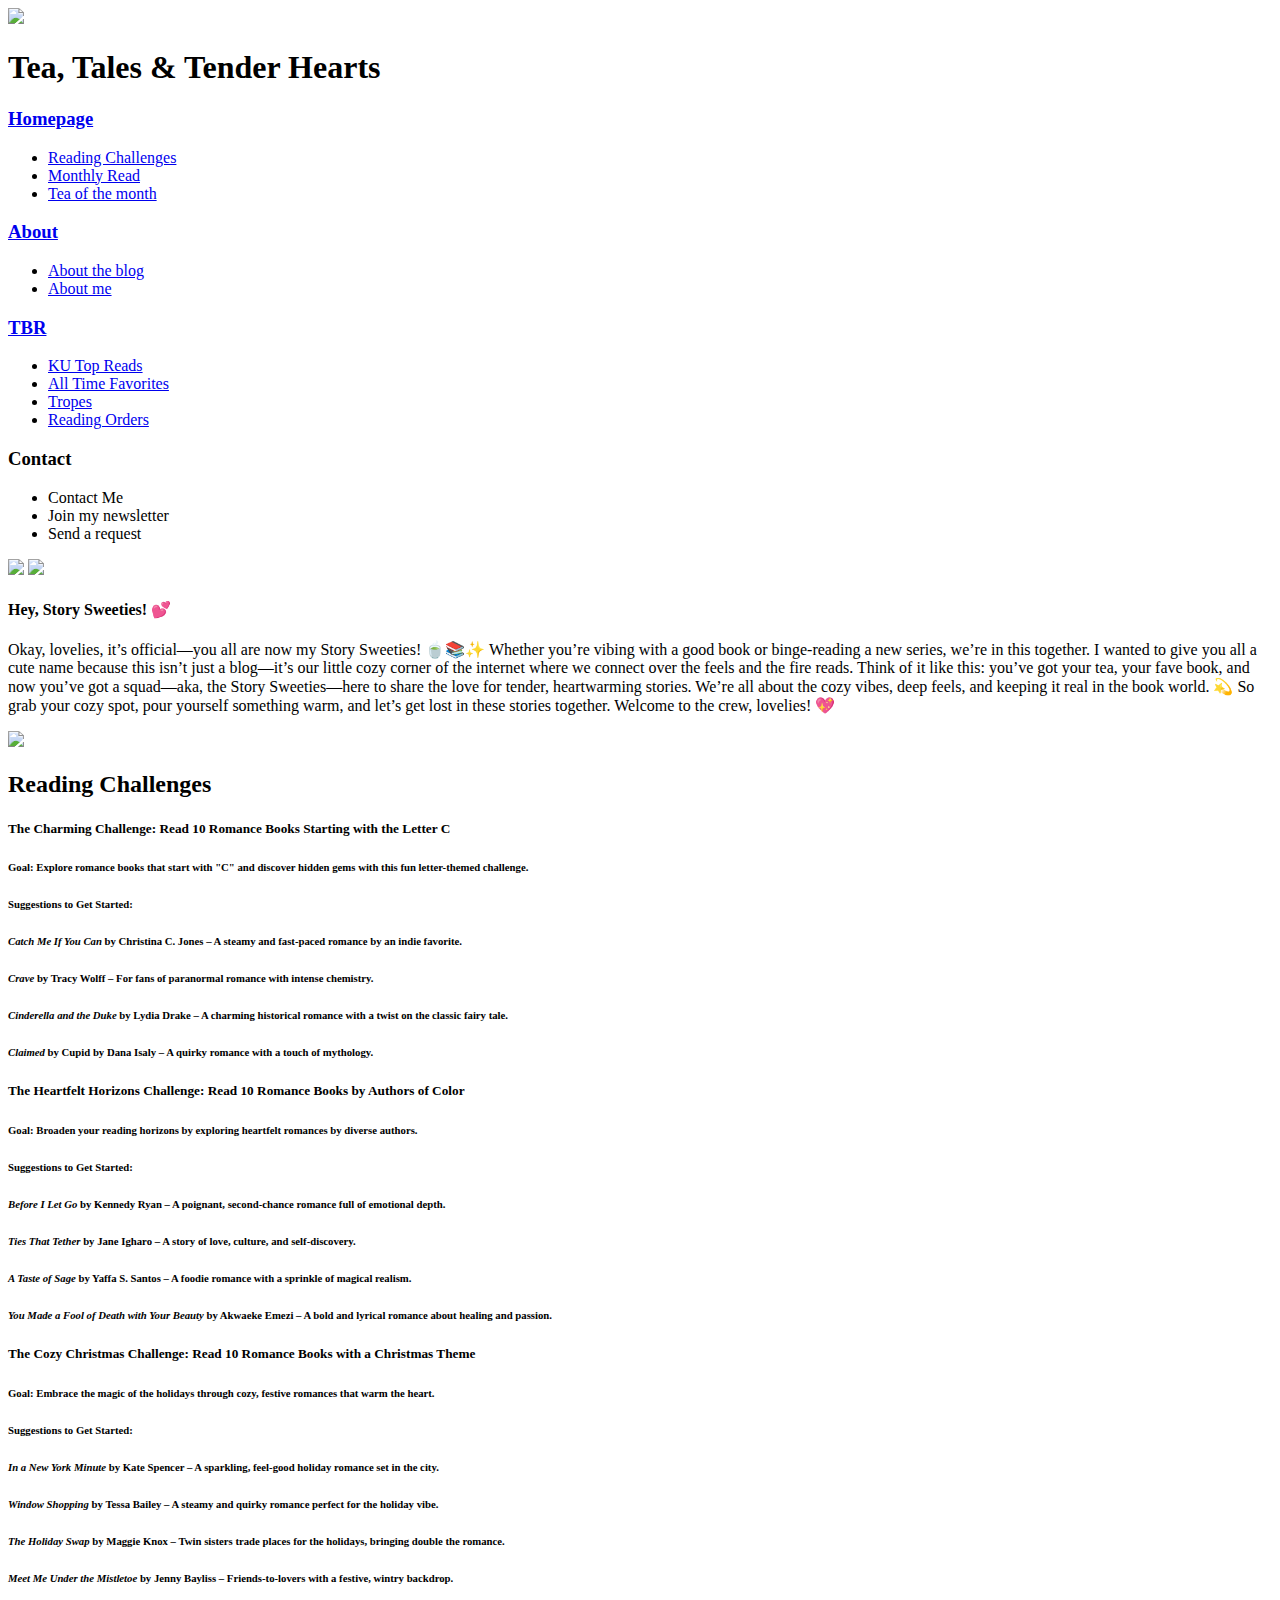
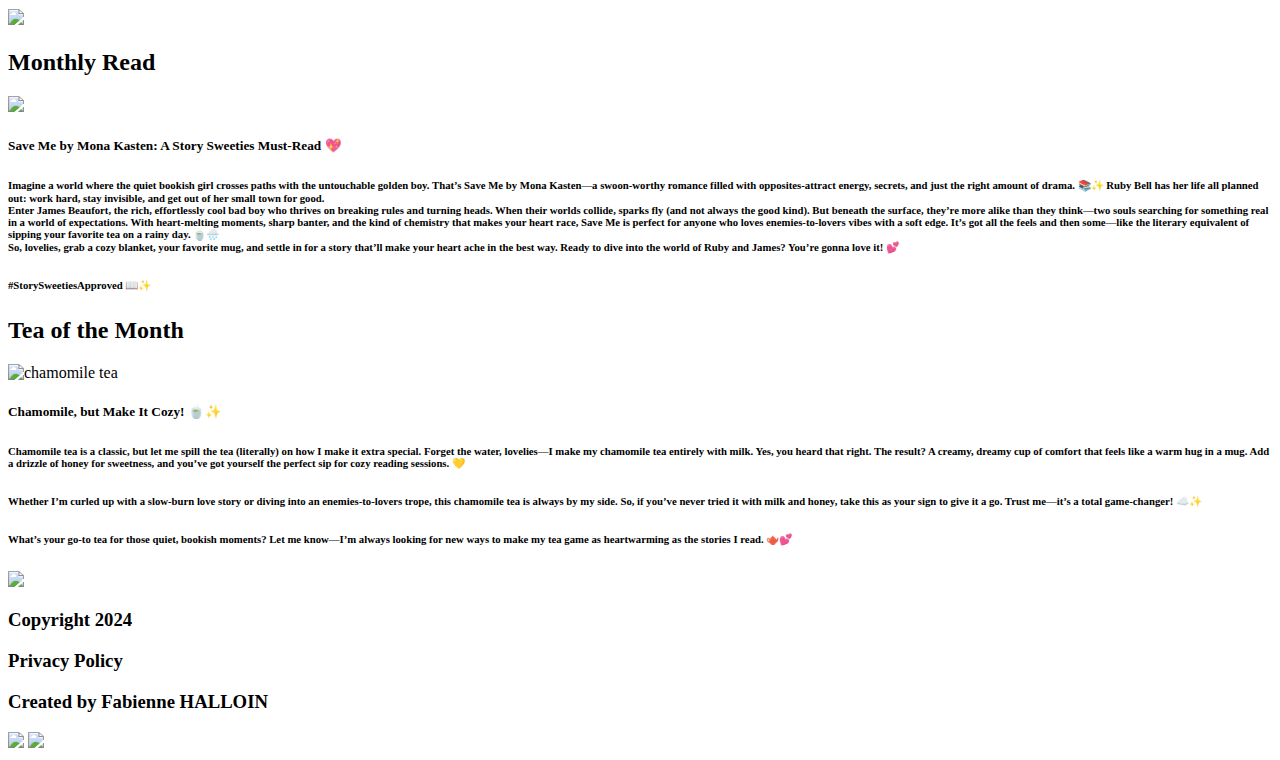
==== Index.html @ 717d27d5 "Just updated the name of my Index.file and then updated the other files that contained a link to the" ====
<!DOCTYPE html>
<html lang="en">
    <head>
        <link rel="icon" type="image/png" href="/Users/fabiennehalloin/Desktop/3Ts/Website/image 3.png">
        <title>Tea, Tales & Tender Hearts</title>
        <meta charset="UTF-8" />
        <link rel="stylesheet" href="/Users/fabiennehalloin/Desktop/3Ts/Website/ttt.css">
        <link rel="preconnect" href="https://fonts.googleapis.com">
        <link rel="preconnect" href="https://fonts.gstatic.com" crossorigin>
        <link href="https://fonts.googleapis.com/css2?family=EB+Garamond:ital,wght@1,800&family=Fondamento:ital@0;1&display=swap" rel="stylesheet">
        <link rel="preconnect" href="https://fonts.googleapis.com">
        <link rel="preconnect" href="https://fonts.gstatic.com" crossorigin>
        <link href="https://fonts.googleapis.com/css2?family=EB+Garamond:ital,wght@1,800&family=Fondamento:ital@0;1&family=Solway:wght@300;400;500;700;800&display=swap" rel="stylesheet">
        <script src="/Users/fabiennehalloin/Desktop/3Ts/Website/script.js" defer></script>
    </head>
    <body>
        <header>
            <div class="leftside">
                <div>
                    <img src="/Users/fabiennehalloin/Desktop/3Ts/Website/Images/logo.png">
                </div>
                <div><h1>Tea, Tales & Tender Hearts</h1></div>
            </div>
            <div class="nav">
                <div class=menu>
                    <h3><a href="/Users/fabiennehalloin/Desktop/3Ts/Website/ttt.html" target="_blank" rel="noopener noreferrer">Homepage</a></h3>
                    <ul>
                        <li><a href="#readingchallenges">Reading Challenges</a></li>
                        <li><a href="#monthlyread">Monthly Read</a></li>
                        <li><a href="#teaofthemonth">Tea of the month</a></li>
                    </ul>
                </div>
                <div class="menu">
                    <h3><a href="/Users/fabiennehalloin/Desktop/3Ts/Website/About.html" target="_blank" rel="noopener noreferrer">About</a></h3>
                    <ul>
                        <li><a href="/Users/fabiennehalloin/Desktop/3Ts/Website/About.html" target="_blank" rel="noopener noreferrer">About the blog</a></li>
                        <li><a href="/Users/fabiennehalloin/Desktop/3Ts/Website/About.html" target="_blank" rel="noopener noreferrer">About me</a></li>
                    </ul>
                </div>
                <div class="menu">
                    <h3><a href="/Users/fabiennehalloin/Desktop/3Ts/Website/tbr.html" target="_blank" rel="noopener noreferrer">TBR</a></h3>
                    <ul>
                        <li><a href="/Users/fabiennehalloin/Desktop/3Ts/Website/tbr.html" target="_blank" rel="noopener noreferrer">KU Top Reads</a></li>
                        <li><a href="/Users/fabiennehalloin/Desktop/3Ts/Website/tbr.html" target="_blank" rel="noopener noreferrer">All Time Favorites</a></li>
                        <li><a href="/Users/fabiennehalloin/Desktop/3Ts/Website/tbr.html" target="_blank" rel="noopener noreferrer">Tropes</a></li>
                        <li><a href="/Users/fabiennehalloin/Desktop/3Ts/Website/tbr.html" target="_blank" rel="noopener noreferrer">Reading Orders</a></li>
                    </ul>
                </div>
                <div class="menu">
                    <h3>Contact</h3>
                    <ul>
                        <li>Contact Me</li>
                        <li>Join my newsletter</li>
                        <li>Send a request</li>
                    </ul>
                </div>
            </div>
        </header>
        <div class="containerone">
            <img src="/Users/fabiennehalloin/Desktop/3Ts/Website/Images/cartoon.jpg">
            <img src="/Users/fabiennehalloin/Desktop/3Ts/Website/Images/cloud.png">
            <h4>Hey, Story Sweeties! 💕</h4>
            <p>Okay, lovelies, it’s official—you all are now my Story Sweeties! 🍵📚✨ Whether you’re vibing with a good book or binge-reading a new series, we’re in this together. 
            I wanted to give you all a cute name because this isn’t just a blog—it’s our little cozy corner of the internet where we connect over the feels and the fire reads.
            Think of it like this: you’ve got your tea, your fave book, and now you’ve got a squad—aka, the Story Sweeties—here to share the love for tender, heartwarming stories. We’re all about the cozy vibes, deep feels, and keeping it real in the book world. 💫
            So grab your cozy spot, pour yourself something warm, and let’s get lost in these stories together. Welcome to the crew, lovelies! 💖</p>
            <img src="/Users/fabiennehalloin/Desktop/3Ts/Website/Images/wheels.png">
        </div>
       <div class="two"><h2>Reading Challenges</h2></div> 
       <div class="containertwo" id="readingchallenges">
            <div>
                <h5>The Charming Challenge: Read 10 Romance Books Starting with the Letter C</h5>
                <h6>Goal: Explore romance books that start with "C" and discover hidden gems with this fun letter-themed challenge.</h6>
                <h6>Suggestions to Get Started:</h6>
                <h6><em>Catch Me If You Can</em> by Christina C. Jones – A steamy and fast-paced romance by an indie favorite.</h6>
                <h6><em>Crave</em> by Tracy Wolff – For fans of paranormal romance with intense chemistry.</h6>
                <h6><em>Cinderella and the Duke</em> by Lydia Drake – A charming historical romance with a twist on the classic fairy tale.</h6>
                <h6><em>Claimed</em> by Cupid by Dana Isaly – A quirky romance with a touch of mythology.</h6>
            </div>
            <div>
                <h5>The Heartfelt Horizons Challenge: Read 10 Romance Books by Authors of Color</h5>
                <h6>Goal: Broaden your reading horizons by exploring heartfelt romances by diverse authors.</h6>
                <h6>Suggestions to Get Started:</h6>
                <h6><em>Before I Let Go</em> by Kennedy Ryan – A poignant, second-chance romance full of emotional depth.</h6>
                <h6><em>Ties That Tether</em> by Jane Igharo – A story of love, culture, and self-discovery.</h6>
                <h6><em>A Taste of Sage</em> by Yaffa S. Santos – A foodie romance with a sprinkle of magical realism.</h6>
                <h6><em>You Made a Fool of Death with Your Beauty</em> by Akwaeke Emezi – A bold and lyrical romance about healing and passion.</h6>
            </div>
            <div>
                <h5>The Cozy Christmas Challenge: Read 10 Romance Books with a Christmas Theme</h5>
                <h6>Goal: Embrace the magic of the holidays through cozy, festive romances that warm the heart.</h6>
                <h6>Suggestions to Get Started:</h6>
                <h6><em>In a New York Minute</em> by Kate Spencer – A sparkling, feel-good holiday romance set in the city.</h6>
                <h6><em>Window Shopping</em> by Tessa Bailey – A steamy and quirky romance perfect for the holiday vibe.</h6>
                <h6><em>The Holiday Swap</em> by Maggie Knox – Twin sisters trade places for the holidays, bringing double the romance.</h6>
                <h6><em>Meet Me Under the Mistletoe</em> by Jenny Bayliss – Friends-to-lovers with a festive, wintry backdrop.</h6>
            </div>
            <img src="/Users/fabiennehalloin/Desktop/3Ts/Website/Images/wheels.png">
        </div>
        <div class="containerthree" id="monthlyread">
            <div class="three"><h2>Monthly Read</h2></div>
                <div>
                    <img src="/Users/fabiennehalloin/Desktop/3Ts/Website/Images/maxton.jpg">
                </div>
                <div>
                    <h5>Save Me by Mona Kasten: A Story Sweeties Must-Read 💖</h5>
                    <h6>Imagine a world where the quiet bookish girl crosses paths with the untouchable golden boy. 
                    That’s Save Me by Mona Kasten—a swoon-worthy romance filled with opposites-attract energy, secrets, and just the right amount of drama. 📚✨
                    Ruby Bell has her life all planned out: work hard, stay invisible, and get out of her small town for good. <br>
                    Enter James Beaufort, the rich, effortlessly cool bad boy who thrives on breaking rules and turning heads. When their worlds collide, sparks fly (and not always the good kind). 
                    But beneath the surface, they’re more alike than they think—two souls searching for something real in a world of expectations.
                    With heart-melting moments, sharp banter, and the kind of chemistry that makes your heart race, Save Me is perfect for anyone who loves enemies-to-lovers vibes with a soft edge. 
                    It’s got all the feels and then some—like the literary equivalent of sipping your favorite tea on a rainy day. 🍵🌧️ <br>
                    So, lovelies, grab a cozy blanket, your favorite mug, and settle in for a story that’ll make your heart ache in the best way. 
                    Ready to dive into the world of Ruby and James? You’re gonna love it! 💕 </h6>
                    <h6>#StorySweetiesApproved 📖✨</h6>
                </div>
        </div>
        <div class="containerfour" id="teaofthemonth">
            <div class="four"><h2>Tea of the Month</h2></div>
            <div>
                <img src="/Users/fabiennehalloin/Desktop/3Ts/Website/Images/chamomile tea.jpg" alt="chamomile tea">
            </div>
            <div>
                <h5>Chamomile, but Make It Cozy! 🍵✨</h5>
                <h6>Chamomile tea is a classic, but let me spill the tea (literally) on how I make it extra special. Forget the water, lovelies—I make my chamomile tea entirely with milk. Yes, you heard that right. The result? A creamy, dreamy cup of comfort that feels like a warm hug in a mug. Add a drizzle of honey for sweetness, and you’ve got yourself the perfect sip for cozy reading sessions. 💛</h6>
                <h6>Whether I’m curled up with a slow-burn love story or diving into an enemies-to-lovers trope, this chamomile tea is always by my side. So, if you’ve never tried it with milk and honey, take this as your sign to give it a go. Trust me—it’s a total game-changer! ☁️✨</h6>
                <h6>What’s your go-to tea for those quiet, bookish moments? Let me know—I’m always looking for new ways to make my tea game as heartwarming as the stories I read. 🫖💕</h6>
            </div>
            <img src="/Users/fabiennehalloin/Desktop/3Ts/Website/Images/wheels.png">
        </div>
        <footer>
            <h3>Copyright 2024</h3>
            <h3>Privacy Policy</h3>
            <h3>Created by Fabienne HALLOIN</h3>
            <img src="/Users/fabiennehalloin/Desktop/3Ts/Website/Images/insta.png">
            <img src="/Users/fabiennehalloin/Desktop/3Ts/Website/Images/tiktok.png">
        </footer>
    </body>
</html>
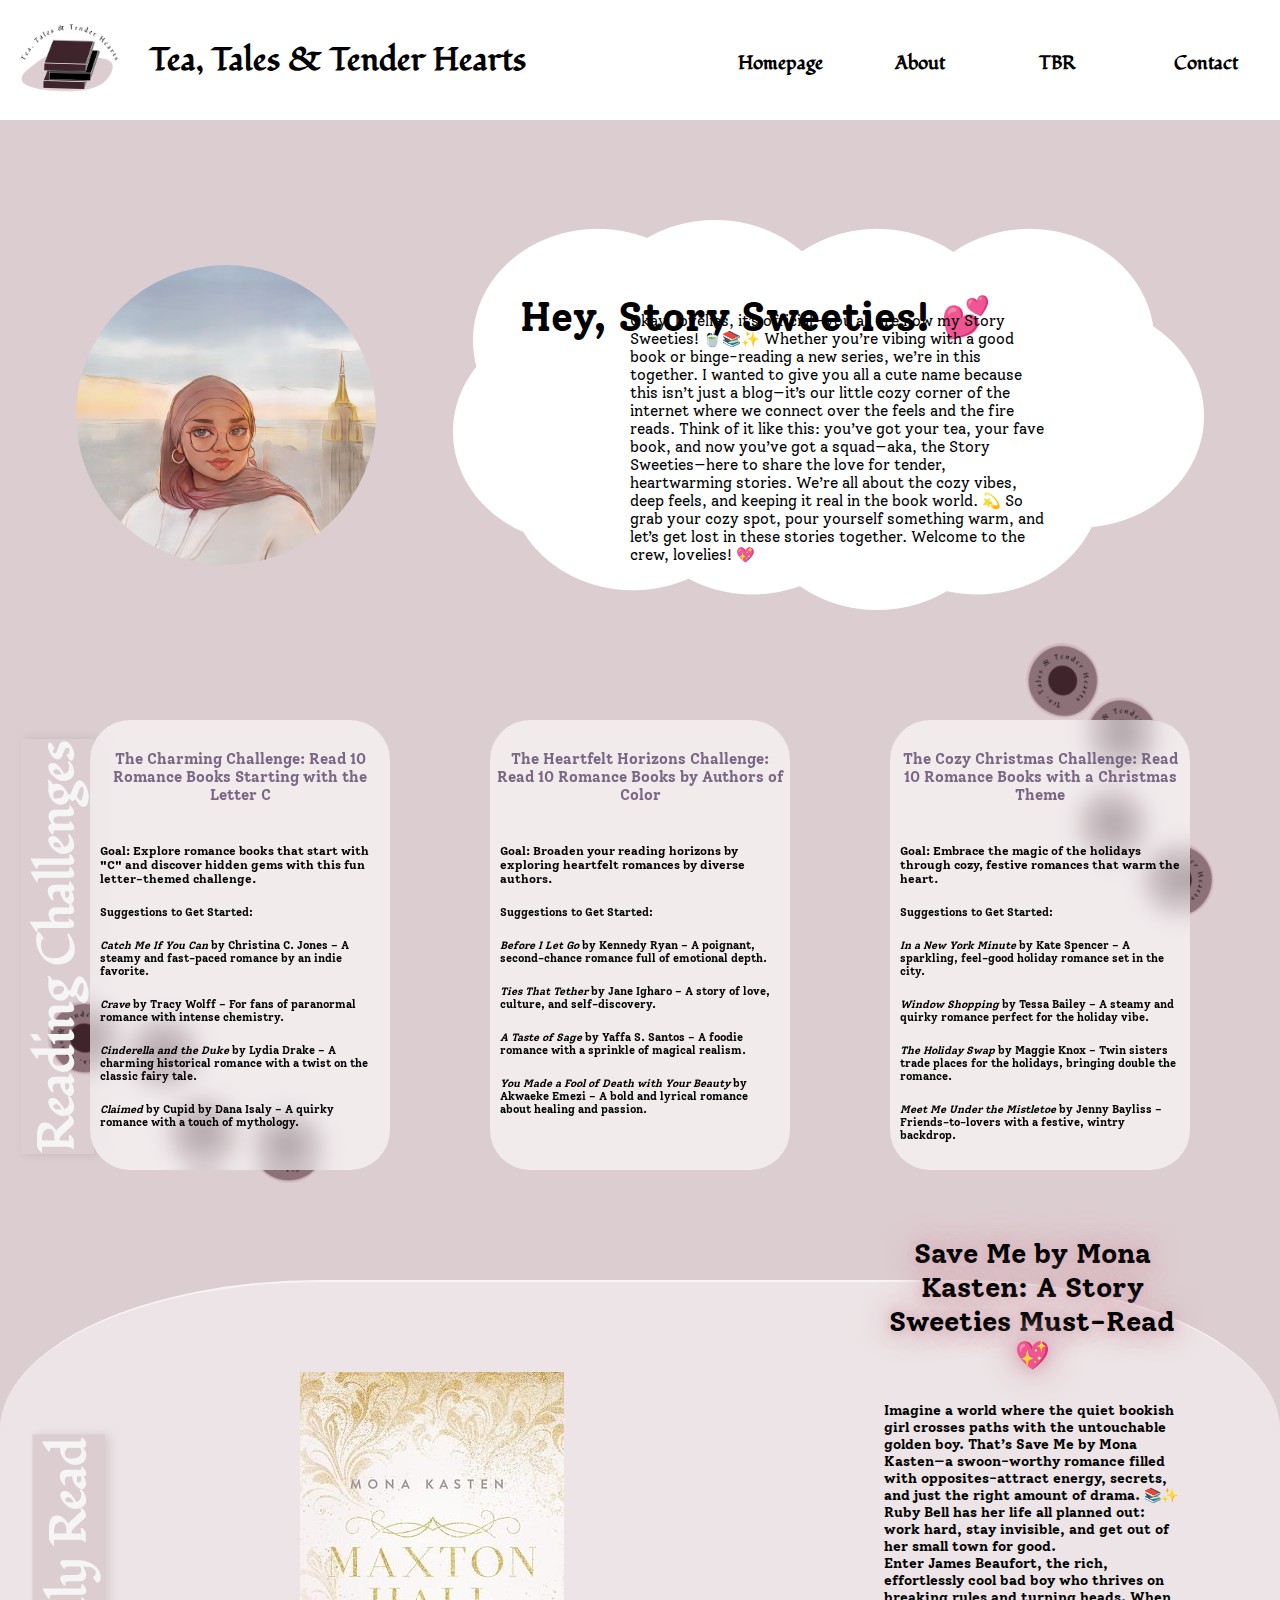
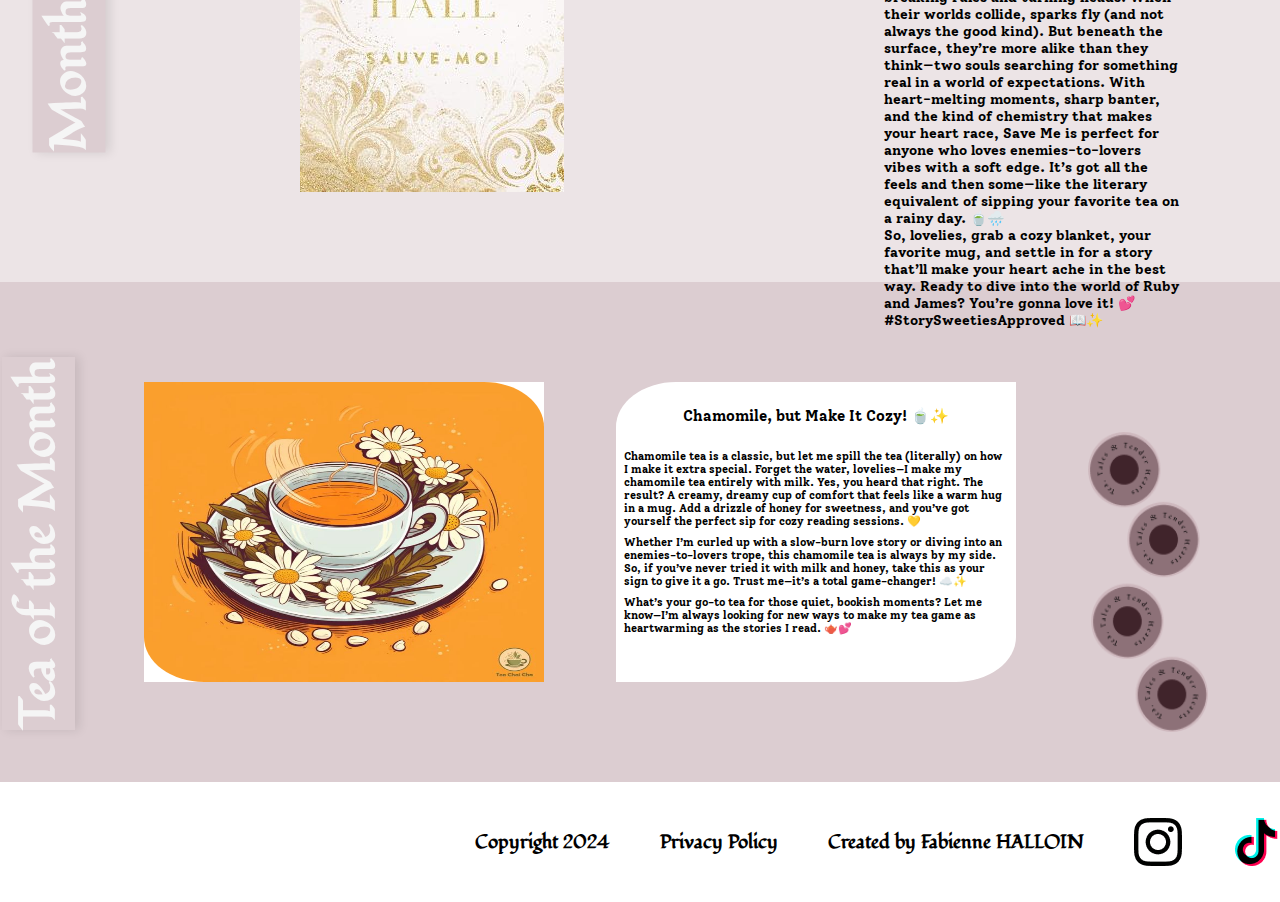
==== commit 44f51398: "updated the links" ====
--- a/Index.html
+++ b/Index.html
@@ -1,29 +1,28 @@
 <!DOCTYPE html>
 <html lang="en">
     <head>
-        <link rel="icon" type="image/png" href="/Users/fabiennehalloin/Desktop/3Ts/Website/image 3.png">
         <title>Tea, Tales & Tender Hearts</title>
         <meta charset="UTF-8" />
-        <link rel="stylesheet" href="/Users/fabiennehalloin/Desktop/3Ts/Website/ttt.css">
+        <link rel="stylesheet" href="style.css">
         <link rel="preconnect" href="https://fonts.googleapis.com">
         <link rel="preconnect" href="https://fonts.gstatic.com" crossorigin>
         <link href="https://fonts.googleapis.com/css2?family=EB+Garamond:ital,wght@1,800&family=Fondamento:ital@0;1&display=swap" rel="stylesheet">
         <link rel="preconnect" href="https://fonts.googleapis.com">
         <link rel="preconnect" href="https://fonts.gstatic.com" crossorigin>
         <link href="https://fonts.googleapis.com/css2?family=EB+Garamond:ital,wght@1,800&family=Fondamento:ital@0;1&family=Solway:wght@300;400;500;700;800&display=swap" rel="stylesheet">
-        <script src="/Users/fabiennehalloin/Desktop/3Ts/Website/script.js" defer></script>
+        <script src="scripts/script.js" defer></script>
     </head>
     <body>
         <header>
             <div class="leftside">
                 <div>
-                    <img src="/Users/fabiennehalloin/Desktop/3Ts/Website/Images/logo.png">
+                    <img src="Images/logo.png">
                 </div>
                 <div><h1>Tea, Tales & Tender Hearts</h1></div>
             </div>
             <div class="nav">
                 <div class=menu>
-                    <h3><a href="/Users/fabiennehalloin/Desktop/3Ts/Website/ttt.html" target="_blank" rel="noopener noreferrer">Homepage</a></h3>
+                    <h3><a href="index.html" target="_blank" rel="noopener noreferrer">Homepage</a></h3>
                     <ul>
                         <li><a href="#readingchallenges">Reading Challenges</a></li>
                         <li><a href="#monthlyread">Monthly Read</a></li>
@@ -31,19 +30,19 @@
                     </ul>
                 </div>
                 <div class="menu">
-                    <h3><a href="/Users/fabiennehalloin/Desktop/3Ts/Website/About.html" target="_blank" rel="noopener noreferrer">About</a></h3>
+                    <h3><a href="About.html" target="_blank" rel="noopener noreferrer">About</a></h3>
                     <ul>
-                        <li><a href="/Users/fabiennehalloin/Desktop/3Ts/Website/About.html" target="_blank" rel="noopener noreferrer">About the blog</a></li>
-                        <li><a href="/Users/fabiennehalloin/Desktop/3Ts/Website/About.html" target="_blank" rel="noopener noreferrer">About me</a></li>
+                        <li><a href="About.html" target="_blank" rel="noopener noreferrer">About the blog</a></li>
+                        <li><a href="About.html" target="_blank" rel="noopener noreferrer">About me</a></li>
                     </ul>
                 </div>
                 <div class="menu">
-                    <h3><a href="/Users/fabiennehalloin/Desktop/3Ts/Website/tbr.html" target="_blank" rel="noopener noreferrer">TBR</a></h3>
+                    <h3><a href="tbr.html" target="_blank" rel="noopener noreferrer">TBR</a></h3>
                     <ul>
-                        <li><a href="/Users/fabiennehalloin/Desktop/3Ts/Website/tbr.html" target="_blank" rel="noopener noreferrer">KU Top Reads</a></li>
-                        <li><a href="/Users/fabiennehalloin/Desktop/3Ts/Website/tbr.html" target="_blank" rel="noopener noreferrer">All Time Favorites</a></li>
-                        <li><a href="/Users/fabiennehalloin/Desktop/3Ts/Website/tbr.html" target="_blank" rel="noopener noreferrer">Tropes</a></li>
-                        <li><a href="/Users/fabiennehalloin/Desktop/3Ts/Website/tbr.html" target="_blank" rel="noopener noreferrer">Reading Orders</a></li>
+                        <li><a href="tbr.html" target="_blank" rel="noopener noreferrer">KU Top Reads</a></li>
+                        <li><a href="tbr.html" target="_blank" rel="noopener noreferrer">All Time Favorites</a></li>
+                        <li><a href="tbr.html" target="_blank" rel="noopener noreferrer">Tropes</a></li>
+                        <li><a href="tbr.html" target="_blank" rel="noopener noreferrer">Reading Orders</a></li>
                     </ul>
                 </div>
                 <div class="menu">
@@ -57,14 +56,14 @@
             </div>
         </header>
         <div class="containerone">
-            <img src="/Users/fabiennehalloin/Desktop/3Ts/Website/Images/cartoon.jpg">
-            <img src="/Users/fabiennehalloin/Desktop/3Ts/Website/Images/cloud.png">
+            <img src="Images/cartoon.jpg">
+            <img src="Images/cloud.png">
             <h4>Hey, Story Sweeties! 💕</h4>
             <p>Okay, lovelies, it’s official—you all are now my Story Sweeties! 🍵📚✨ Whether you’re vibing with a good book or binge-reading a new series, we’re in this together. 
             I wanted to give you all a cute name because this isn’t just a blog—it’s our little cozy corner of the internet where we connect over the feels and the fire reads.
             Think of it like this: you’ve got your tea, your fave book, and now you’ve got a squad—aka, the Story Sweeties—here to share the love for tender, heartwarming stories. We’re all about the cozy vibes, deep feels, and keeping it real in the book world. 💫
             So grab your cozy spot, pour yourself something warm, and let’s get lost in these stories together. Welcome to the crew, lovelies! 💖</p>
-            <img src="/Users/fabiennehalloin/Desktop/3Ts/Website/Images/wheels.png">
+            <img src="Images/wheels.png">
         </div>
        <div class="two"><h2>Reading Challenges</h2></div> 
        <div class="containertwo" id="readingchallenges">
@@ -95,12 +94,12 @@
                 <h6><em>The Holiday Swap</em> by Maggie Knox – Twin sisters trade places for the holidays, bringing double the romance.</h6>
                 <h6><em>Meet Me Under the Mistletoe</em> by Jenny Bayliss – Friends-to-lovers with a festive, wintry backdrop.</h6>
             </div>
-            <img src="/Users/fabiennehalloin/Desktop/3Ts/Website/Images/wheels.png">
+            <img src="Images/wheels.png">
         </div>
         <div class="containerthree" id="monthlyread">
             <div class="three"><h2>Monthly Read</h2></div>
                 <div>
-                    <img src="/Users/fabiennehalloin/Desktop/3Ts/Website/Images/maxton.jpg">
+                    <img src="Images/maxton.jpg">
                 </div>
                 <div>
                     <h5>Save Me by Mona Kasten: A Story Sweeties Must-Read 💖</h5>
@@ -119,7 +118,7 @@
         <div class="containerfour" id="teaofthemonth">
             <div class="four"><h2>Tea of the Month</h2></div>
             <div>
-                <img src="/Users/fabiennehalloin/Desktop/3Ts/Website/Images/chamomile tea.jpg" alt="chamomile tea">
+                <img src="Images/chamomile tea.jpg" alt="chamomile tea">
             </div>
             <div>
                 <h5>Chamomile, but Make It Cozy! 🍵✨</h5>
@@ -127,14 +126,14 @@
                 <h6>Whether I’m curled up with a slow-burn love story or diving into an enemies-to-lovers trope, this chamomile tea is always by my side. So, if you’ve never tried it with milk and honey, take this as your sign to give it a go. Trust me—it’s a total game-changer! ☁️✨</h6>
                 <h6>What’s your go-to tea for those quiet, bookish moments? Let me know—I’m always looking for new ways to make my tea game as heartwarming as the stories I read. 🫖💕</h6>
             </div>
-            <img src="/Users/fabiennehalloin/Desktop/3Ts/Website/Images/wheels.png">
+            <img src="Images/wheels.png">
         </div>
         <footer>
             <h3>Copyright 2024</h3>
             <h3>Privacy Policy</h3>
             <h3>Created by Fabienne HALLOIN</h3>
-            <img src="/Users/fabiennehalloin/Desktop/3Ts/Website/Images/insta.png">
-            <img src="/Users/fabiennehalloin/Desktop/3Ts/Website/Images/tiktok.png">
+            <img src="Images/insta.png">
+            <img src="Images/tiktok.png">
         </footer>
     </body>
 </html>--- a/style.css
+++ b/style.css
@@ -0,0 +1,512 @@
+body {
+    background-color: #DCCDD1;
+    margin: 0;
+    padding: 0;
+    position: relative;
+    height: auto;
+}
+
+header {
+    background-color: white;
+    display: flex;
+    flex-direction: row;
+    justify-content: space-between;
+    gap: 0;
+    width: 100%;
+    height: 120px; 
+}
+
+h1, h2, h3 {
+    font-family: "Fondamento", cursive;
+}
+
+h4, h5, h6, p {
+    font-family: "Solway", serif;
+}
+
+.leftside {
+    display: flex;
+    flex-direction: row;
+    justify-content: flex-start;
+    align-items: center;
+    gap: 0;
+}
+
+.leftside h1 {
+    margin: 30px;
+}
+
+.leftside img {
+    width: 100px;
+    height: 100px;
+    margin-top: 10px;
+    margin-left: 20px;
+}
+
+.nav {
+    margin-top: 50px;
+    gap: 0;
+    display: flex;
+    flex-direction: row;
+    justify-content: space-between;
+    align-items: baseline;
+    text-align: center; 
+    z-index: 2;
+}
+
+.menu {
+    overflow: hidden;
+    max-height: 25px;
+    transition: max-height 0s;
+}
+
+.nav .menu:hover {
+    max-height: 200px;
+    cursor: pointer;
+    overflow: visible;
+} 
+
+.nav ul {
+    margin: 0;
+    padding: 8px;
+    list-style: none;
+    text-align: left;  
+}
+
+.nav li {
+    margin-bottom: 20px;
+}
+
+.nav a {
+    text-decoration: none;
+    color: black;
+}
+
+.nav h3 {
+    margin: 0; 
+    padding: 0; 
+}
+
+.nav li {
+    margin-bottom: 10px;
+    padding: 5px;
+    transition: background-color 1s ease, color 1s ease; 
+    border: 0.5px dashed black;
+    border-radius: 10px;
+}
+
+.nav li a:hover {
+   color: white; 
+}
+
+.nav li:hover {
+    background-color: #40242B;
+}
+
+.nav h3 a {
+    color: black;
+}
+
+.containerone {
+    display: flex;
+    flex-direction: row;
+    justify-content: space-evenly;
+    align-items: center;
+    margin-top: 100px;
+}
+
+.containerone img:first-child {
+    width: 300px;
+    height: 300px;
+    border-radius: 50%;
+    animation: pulse 4s infinite;
+}
+
+.containerone > p + img {
+    position: absolute;
+    width: 120px;
+    height: 300px;
+    margin-left: 75%;
+    margin-top: 57%;
+    transform: rotate(-18deg);
+}
+
+.containerone h4, p {
+    position: absolute;
+}
+
+.containerone h4 {
+    margin-left: 230px;
+    margin-bottom: 250px;
+    font-size: 40px;
+    text-align: center;
+}
+
+.containerone p {
+    margin-top: 60px;
+    margin-left: 330px;
+    padding-left: 300px;
+    padding-right: 230px;
+    font-size: 15px;
+    text-align: left;
+}
+
+.containertwo, .containerthree, .containerfour {
+    display: flex;
+    flex-direction: row;
+    justify-content: space-evenly;
+    align-items: center;
+    margin-top: 100px;
+}
+
+.two h2 {
+    position: absolute;
+    margin-top: 300px;
+    margin-left: -150px;
+    transform: rotate(-90deg); /* Rotates the text */
+    transform-origin: left left; /* Adjusts rotation anchor point */
+    font-size: 50px;
+    z-index: 1;
+    color: whitesmoke;
+    box-shadow: 0 4px 10px rgba(0, 0, 0, 0.1); 
+    padding: 2px;
+    
+}
+
+.three h2 {
+    position: absolute;
+    margin-top: -25px;
+    margin-left: -90px;
+    transform: rotate(-90deg); /* Rotates the text */
+    transform-origin: left left; /* Adjusts rotation anchor point */
+    font-size: 50px;
+    z-index: 2;
+    color: whitesmoke;
+    background-color: #DCCDD1;
+    box-shadow: 0 4px 10px rgba(0, 0, 0, 0.1); 
+    padding: 2px;
+
+}
+
+.containertwo div {
+    background: rgba(255, 255, 255, 0.592);
+    width: 300px;
+    height: 450px;
+    margin: 10px; 
+    border-radius: 40px;
+    backdrop-filter: blur(10px); 
+    z-index: 1;
+}
+.containertwo div h5 {
+    padding: 5px;
+    text-align: center;
+    color: #7A6785;
+    font-size: 15px;
+}
+
+.containertwo h5 + h6 {
+    font-size: 12px;
+}
+.containertwo div h6 {
+    margin: 0;
+    padding: 10px;
+}
+
+.containertwo div h6:hover {
+    background-color: #7a678591;
+    font-size: 15px;
+    border-radius: 40px;
+    backdrop-filter: blur(5px); 
+    box-shadow: 0 4px 10px rgba(0, 0, 0, 0.1); 
+}
+
+.containertwo img {
+    position: absolute;
+    width: 120px;
+    height: 300px;
+    margin-right: 71%;
+    margin-top: 23%;
+    transform: rotate(-50deg);
+}
+.containerthree {
+    background: rgba(255, 255, 255, 0.468);
+    width: 100%;
+    height: 600px;
+    z-index: 1;
+    border-top-left-radius: 25%;
+    border-top-right-radius: 25%;
+    border-top: 2px solid whitesmoke;
+    animation: pulse 6s infinite;
+}
+/*
+@keyframes pulse {
+    0%, 100% {
+        border-top: 5px solid #ff6347;
+    }
+    50% {
+        border-top: 10px solid #ff4500; /* Thicker and brighter at peak 
+    }
+} */
+
+@keyframes pulse {
+    0%, 100% {
+        box-shadow: 0 -5px 10px 0px whitesmoke; /* Subtle shadow on top */
+    }
+    50% {
+        box-shadow: 0 -10px 20px 5px whitesmoke; /* Larger glow at peak */
+    }
+}
+
+.containerthree div + div {
+    display: flex;
+    flex-direction: column;
+    justify-content: space-between;
+    align-items: baseline;
+    text-align: left;
+    gap: 0px;
+}
+
+.containerthree div + div h5 {
+    font-size: 28px;
+    padding-bottom: 30px;
+    margin: 0;
+    margin-left: 320px;
+    margin-right: 100px;
+    text-align: center;
+    color: black; /* Title text color */
+    text-shadow: 0 0 10px #dbb5bf, /* First glow */
+                 0 0 20px #dbb5bf, /* Slightly larger glow */
+                 0 0 30px #dbb5bf, /* More intense inner glow */
+                 0 0 40px #dbb5bf;
+}
+
+.containerthree div + div h6 {
+    margin: 0;
+    margin-left: 320px;
+    margin-right: 100px;
+    font-size: 14px;
+}
+
+.containerthree img {
+    margin: 0;
+    margin-left: 300px;
+    
+}
+.containerthree img:hover {
+    animation: wiggle 0.5s ease-in-out infinite;
+}
+@keyframes wiggle {
+    0%, 100% {
+        transform: rotate(-5deg);
+    }
+    50% {
+        transform: rotate(5deg);
+    }
+}
+
+.four h2 {
+    position: absolute;
+    margin-top: -75px;
+    margin-left: -220px;
+    transform: rotate(-90deg); /* Rotates the text */
+    transform-origin: left left; /* Adjusts rotation anchor point */
+    font-size: 50px;
+    z-index: 2;
+    color: whitesmoke;
+    background-color: #DCCDD1;
+    box-shadow: 0 4px 10px rgba(0, 0, 0, 0.1); 
+    padding: 2px;
+}
+
+.containerfour :first-child ~ div {
+    width: 400px;
+    height: 300px;
+    border-top-left-radius: 15%;
+    border-bottom-right-radius: 15%;
+    background-color: white;
+    margin-bottom: 100px;
+    transition: transform 0.3s ease;
+}
+
+.containerfour :first-child ~ div:hover {
+        transform: scale(1.4); /* Magnify the content by 10% on hover */
+}
+
+.containerfour :first-child + div {
+    display: flex;
+    justify-content: center; /* Horizontal alignment */
+    align-items: center;
+}
+
+.containerfour img {
+    width: 120px;
+    height: 300px;
+}
+
+.containerfour .four + div img {
+    width: 400px;
+    height: 300px;
+    border-top-right-radius: 15%;
+    border-bottom-left-radius: 15%;
+}
+
+.containerfour h5 {
+    text-align: center;
+    font-size: 15px;
+}
+
+.containerfour h6 {
+    text-align: left;
+    font-size: 11px;
+    margin: 8px;
+}
+
+footer {
+        background-color: white;
+        display: flex;
+        flex-direction: row;
+        justify-content: flex-end;
+        align-items: center;
+        gap: 50px;
+        width: 100%;
+        height: 120px; 
+      
+}
+
+.footer img {
+    width: 30px;
+    height: 30px;
+}
+
+#aboutpage .information {
+    display: flex; 
+    flex-direction: row;
+    justify-content: space-evenly;
+    align-items: center;
+    gap: 0;
+}
+
+#aboutpage .information div {
+    width: 600px;
+    height: 600px;
+    background-color: white;
+    margin-top: 40px;
+    margin-bottom: 40px;
+    z-index: 1;
+}
+
+#aboutpage .information img {
+    width: 120px;
+    height: 120px;
+    
+}
+
+#aboutpage .information :first-child img {
+    position: absolute;
+    margin-top: 8px;
+    left: 610px;
+}
+
+#aboutpage .information :last-child img {
+    position: absolute;
+    right: 20px;
+}
+
+#aboutpage .information h5 {
+    text-align: center;
+    font-size: 30px;
+}
+
+#aboutpage .information h6 {
+    text-align: left;
+    display: flex;
+    flex-direction: column;
+    justify-content: flex-start;
+    align-items: flex-start;
+    margin: 10px;
+    font-size: 14px;
+    transition: transform 0.3s ease;
+}
+
+#aboutpage .information h6:hover {
+    transform: scale(1.25);
+    background-color:#dccdd17a;
+}
+
+#aboutpage footer {
+    margin-top: 40px;
+}
+
+#tbr .carousel-container {
+    display: flex; /* Align carousels in a row */
+    justify-content: space-evenly; /* Space them evenly */
+    align-items: center; /* Vertically align carousels */
+    gap: 20px; /* Add space between the carousels */
+    margin-top: 60px;
+}
+
+#tbr .carousel {
+    width: 420px; /* Adjust carousel width */
+    position: relative; /* Required for arrow positioning */
+    overflow: hidden; /* Hide overflowing slides */
+    border: 2px solid white; /* Optional: Add a border */
+    border-radius: 10px; /* Optional: Rounded corners */
+    animation: pulse 4s infinite;
+}
+
+#tbr .carousel-content {
+    display: flex;
+    transition: transform 0.5s ease-in-out;
+}
+
+#tbr .slide {
+    transition: opacity 0.5s ease-in-out;
+}
+
+#tbr button {
+    position: absolute;
+    top: 50%;
+    transform: translateY(-50%);
+    background-color: #7A6785;
+    color: white;
+    border: none;
+    cursor: pointer;
+    padding: 10px;
+    z-index: 10;
+}
+
+#tbr button:hover {
+    background-color: #40242B;
+}
+
+#tbr button.prev {
+    left: 10px;
+}
+
+#tbr button.next {
+    right: 10px;
+}
+
+
+#tbr .carousel img {
+    margin-top: 20px;
+    margin-left: 115px;
+    width: 200px;
+    height: 350px;
+}
+
+#tbr footer {
+    margin-top: 200px;
+}
+
+#tbr h4 {
+    text-align: center;
+    font-size: 25px;
+}
+
+@media (max-width: 768px) {
+    .carousel-container {
+        flex-direction: column; /* Stack carousels vertically */
+        gap: 40px;
+    }
+}